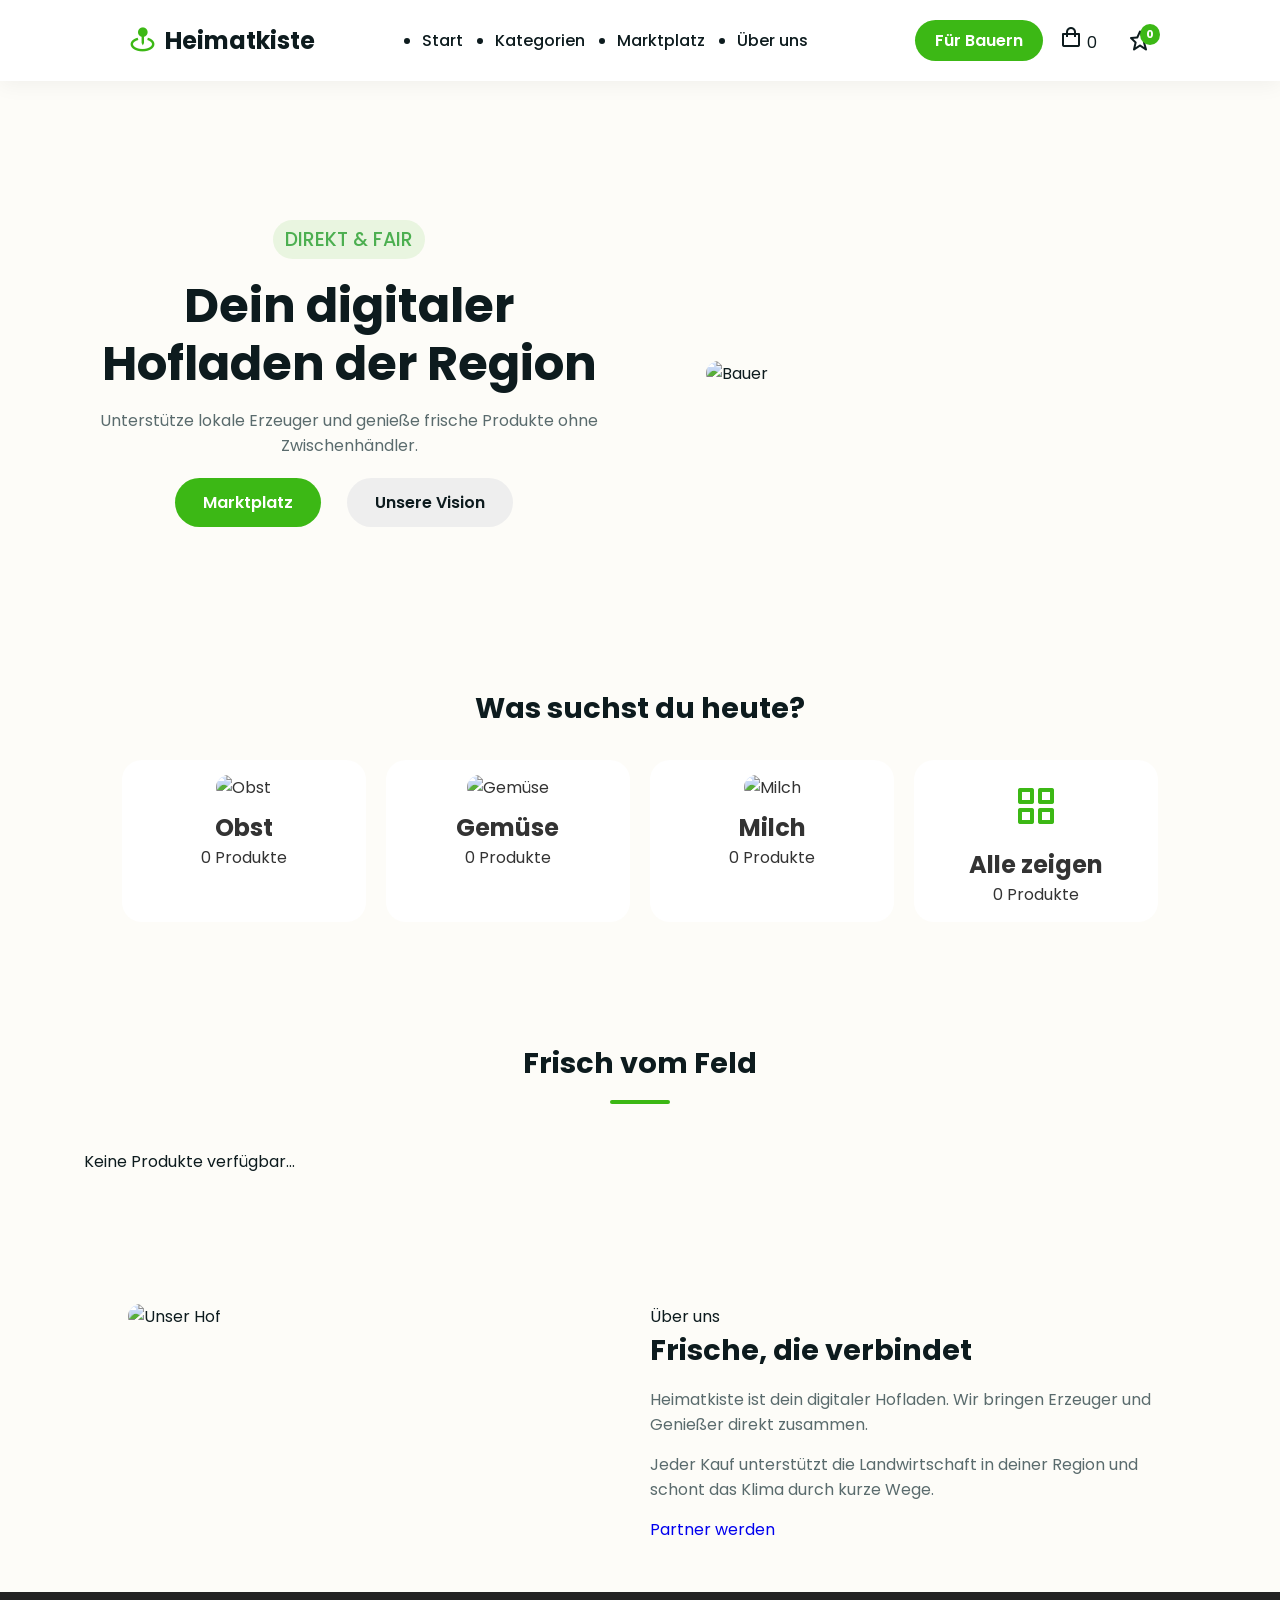
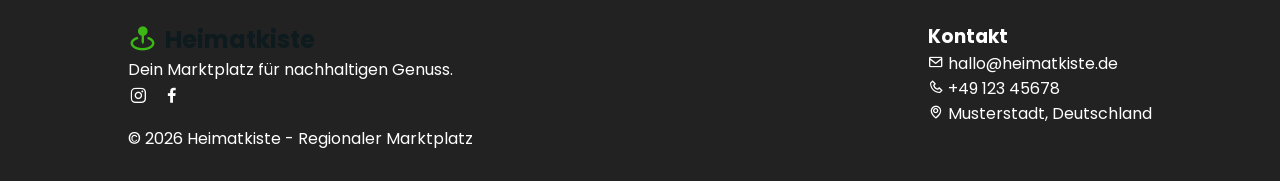
==== test.html @ ebd76471 "Add files via upload" ====
<!DOCTYPE html>
<html lang="de">
<head>
    <meta charset="UTF-8">
    <meta name="viewport" content="width=device-width, initial-scale=1.0">
    <title>Heimatkiste | Regionaler Marktplatz</title>
    <link rel="stylesheet" href="https://fonts.googleapis.com/css2?family=Poppins:wght@300;400;500;600;700&display=swap">
    <link rel="stylesheet" href="https://cdn.jsdelivr.net/npm/boxicons@latest/css/boxicons.min.css">
    <link rel="stylesheet" href="https://unpkg.com/swiper/swiper-bundle.min.css">
    <link rel="stylesheet" href="style.css">
</head>
<body>

<header>
    <a href="index.html" class="logo"><i class='bx bxs-map-pin'></i>Heimatkiste</a>
    <ul class="navbar">
        <li><a href="#home">Start</a></li>
        <li><a href="#categories">Kategorien</a></li>
        <li><a href="#produkte">Marktplatz</a></li>
        <li><a href="#about">Über uns</a></li>
    </ul>
    <div class="header-icons">
        <a href="farmer.html" class="btn-farmer">Für Bauern</a>
        <div class="cart-icon" id="cart-btn">
            <i class='bx bx-shopping-bag'></i>
            <span id="cart-count">0</span>
        </div>
        <div class="favorites-icon" id="favorites-btn">
            <i class='bx bx-star'></i>
            <span id="favorites-count">0</span>
        </div>
        <i class='bx bx-menu' id="menu-icon"></i>
    </div>
</header>

<section class="home swiper" id="home">
    <div class="swiper-wrapper">
        <div class="swiper-slide container">
            <div class="home-text">
                <span>Direkt & Fair</span>
                <h1>Dein digitaler <br>Hofladen der Region</h1>
                <p>Unterstütze lokale Erzeuger und genieße frische Produkte ohne Zwischenhändler.</p>
                <div class="home-btns">
                    <a href="#produkte" class="btn">Marktplatz</a>
                    <a href="#about" class="btn-alt">Unsere Vision</a>
                </div>
            </div>
            <div class="home-img">
                <img src="https://images.unsplash.com/photo-1595113316349-9fa4ee24f884?auto=format&fit=crop&w=800&q=80" alt="Bauer">
            </div>
        </div>
    </div>
    <div class="swiper-pagination"></div>
</section>

<section class="categories" id="categories">
    <div class="heading"><h1>Was suchst du heute?</h1></div>
    <div class="categories-container">
        <div class="box" onclick="renderProducts('Obst')">
            <img src="https://images.unsplash.com/photo-1610832958506-aa56368176cf?w=400" alt="Obst">
            <h2>Obst</h2>
            <span class="count" id="count-Obst">0 Produkte</span>
        </div>
        <div class="box" onclick="renderProducts('Gemüse')">
            <img src="https://images.unsplash.com/photo-1597362868423-3b1ad00dc9bb?w=400" alt="Gemüse">
            <h2>Gemüse</h2>
            <span class="count" id="count-Gemüse">0 Produkte</span>
        </div>
        <div class="box" onclick="renderProducts('Milchprodukte')">
            <img src="https://images.unsplash.com/photo-1528750955925-53f58e2c31a9?w=400" alt="Milch">
            <h2>Milch</h2>
            <span class="count" id="count-Milchprodukte">0 Produkte</span>
        </div>
        <div class="box" onclick="renderProducts('Alle')">
            <div style="font-size: 3rem; color: #3cb815; text-align: center;"><i class='bx bx-grid-alt'></i></div>
            <h2>Alle zeigen</h2>
            <span class="count" id="count-Alle">0 Produkte</span>
        </div>
    </div>
</section>  
<!-- PRODUKTE -->
<section class="produkte" id="produkte">
    <div class="heading">
        <h1>Frisch vom Feld</h1>
    </div>
    <div id="products-grid" class="produkte-container">
        <p class="empty-msg">Keine Produkte verfügbar...</p>
    </div>
</section>
<section class="about" id="about">
    <div class="about-container">
        <div class="about-img">
            <img src="https://images.unsplash.com/photo-1500651230702-0e2d8a49d4ad?w=800" alt="Unser Hof">
        </div>
        <div class="about-text">
            <span>Über uns</span>
            <h2>Frische, die verbindet</h2>
            <p>Heimatkiste ist dein digitaler Hofladen. Wir bringen Erzeuger und Genießer direkt zusammen.</p>
            <p>Jeder Kauf unterstützt die Landwirtschaft in deiner Region und schont das Klima durch kurze Wege.</p>
            <a href="farmer.html" class="btn">Partner werden</a>
        </div>
    </div>
</section>

<footer>
    <div class="footer-container">
        <div class="footer-box">
            <a href="#" class="logo"><i class='bx bxs-map-pin'></i>Heimatkiste</a>
            <p>Dein Marktplatz für nachhaltigen Genuss.</p>
            <div class="social">
                <a href="#"><i class='bx bxl-instagram'></i></a>
                <a href="#"><i class='bx bxl-facebook'></i></a>
            </div>
        </div>
        <div class="footer-box">
            <h3>Kontakt</h3>
            <p><i class='bx bx-envelope'></i> hallo@heimatkiste.de</p>
            <p><i class='bx bx-phone'></i> +49 123 45678</p>
            <p><i class='bx bx-map'></i> Musterstadt, Deutschland</p>
        </div>
    </div>
    <div class="copyright"><p>&#169; 2026 Heimatkiste - Regionaler Marktplatz</p></div>
</footer>

<div class="cart-sidebar" id="cart-sidebar">
    <div class="cart-header"><h2>Deine Kiste</h2><i class='bx bx-x' id="close-cart"></i></div>
    <div class="cart-content" id="cart-items-container"></div>
    <div class="cart-footer">
        <div class="total"><span>Gesamt:</span><span id="cart-total">0,00€</span></div>
        <button class="checkout-btn">Zur Kasse</button>
    </div>
</div>
<div class="cart-overlay" id="cart-overlay"></div>

<div class="favorites-sidebar" id="favorites-sidebar">
    <div class="header"><h2>Favoriten</h2><i class='bx bx-x' id="close-favorites"></i></div>
    <div class="content" id="favorites-items-container"></div>
</div>
<div class="favorites-overlay" id="favorites-overlay"></div>

<script src="https://unpkg.com/swiper/swiper-bundle.min.js"></script>
<script src="main.js"></script>
<script src="products.js"></script>
</body>
</html>
---- style.css ----
@import url('https://fonts.googleapis.com/css2?family=Poppins:wght@300;400;500;600;700;800&display=swap');

:root {
    --green: #3cb815;
    --orange: #f2994a;
    --text-dark: #0d1b1e;
    --text-light: #5a6b6d;
    --bg-color: #fdfcf8;
    --white: #ffffff;
}

* {
    margin: 0;
    padding: 0;
    box-sizing: border-box;
    font-family: 'Poppins', sans-serif;
    text-decoration: none; /* Unterstriche weg */
}

body {
    background: var(--bg-color);
    color: var(--text-dark);
    overflow-x: hidden;
}

/* --- HEADER --- */
header {
    position: fixed;
    top: 0;
    left: 0;
    width: 100%;
    display: flex;
    justify-content: space-between;
    align-items: center;
    padding: 20px 10%;
    background: rgba(255, 255, 255, 0.95);
    backdrop-filter: blur(10px);
    z-index: 1000;
    box-shadow: 0 4px 20px rgba(0,0,0,0.05);
}

.logo {
    display: flex;
    align-items: center;
    font-size: 1.5rem;
    font-weight: 700;
    color: var(--text-dark);
}
.logo i {
    color: var(--green);
    font-size: 1.8rem;
    margin-right: 8px;
}

.navbar {
    display: flex;
    gap: 2rem;
}
.navbar a {
    color: var(--text-dark);
    font-weight: 500;
}
.navbar a:hover { color: var(--green); }

.header-icons {
    display: flex;
    align-items: center;
    gap: 1rem;
}
.header-icons .btn-farmer {
    background: var(--green);
    color: var(--white);
    padding: 8px 20px;
    border-radius: 50px;
    font-weight: 600;
}
.header-icons .btn-farmer:hover { background: var(--orange); }
.profile i, #menu-icon, #cart-btn i { font-size: 24px; cursor: pointer; }
#menu-icon { display: none; }

/* --- HERO --- */
.home {
    padding-top: 120px;
}

.home .container {
    display: flex;
    align-items: center;
    justify-content: center;
    gap: 3rem;
    flex-wrap: wrap;
    padding: 0 5%;
}

.home-text {
    flex: 1 1 450px;
    max-width: 550px;
}

.home-img {
    flex: 1 1 450px;
    display: flex;
    justify-content: center;
}

.home-img img {
    max-width: 400px;
    width: 100%;
    border-radius: 20px;
}
.home-text span {
    display: inline-block;
    background: rgba(60,184,21,0.1);
    color: var(--green);
    padding: 5px 12px;
    border-radius: 50px;
    font-size: 0.85rem;
    font-weight: 600;
    text-transform: uppercase;
    margin-bottom: 10px;
}
.home-text h1 { font-size: clamp(2rem,5vw,3rem); margin: 15px 0; line-height: 1.2; }
.home-text p { color: var(--text-light); font-size: 1rem; margin-bottom: 20px; }
.home-btns a {
    display: inline-block;
    padding: 12px 28px;
    border-radius: 50px;
    font-weight: 600;
    margin-right: 10px;
}
.home-btns .btn { background: var(--green); color: var(--white); }
.home-btns .btn:hover { background: var(--orange); }
.home-btns .btn-alt { background: #eee; color: var(--text-dark); }
.home-btns .btn-alt:hover { background: #ddd; }
.home-img { flex: 1; display: flex; justify-content: center; }
.home-img img { width: 100%; max-width: 450px; border-radius: 20px; object-fit: cover; }

/* --- FEATURES --- */
.features {
    display: flex;
    justify-content: space-around;
    text-align: center;
    padding: 50px 10%;
    flex-wrap: wrap;
    gap: 20px;
}
.feature-box {
    flex: 1;
    min-width: 220px;
    background: var(--white);
    padding: 20px;
    border-radius: 15px;
    box-shadow: 0 4px 10px rgba(0,0,0,0.05);
}
.feature-box i { font-size: 40px; color: var(--green); margin-bottom: 10px; }

/* --- CATEGORIES --- */
.categories { padding: 50px 10%; }
.categories .heading { text-align: center; margin-bottom: 25px; }
.categories .heading h1 { font-size: 1.8rem; font-weight: 700; }
/* KATEGORIEN */
.categories {
    padding: 60px 5%;
}

.categories-container {
    display: grid;
    grid-template-columns: repeat(auto-fill, minmax(180px, 1fr));
    gap: 20px;
}

.categories-container .box {
    background: #fff;
    border-radius: 18px;
    padding: 15px;
    text-align: center;
    transition: 0.3s ease;
}

.categories-container .box:hover {
    transform: translateY(-5px);
    box-shadow: 0 10px 25px rgba(0,0,0,0.08);
}

.categories-container img {
    width: 100%;
    height: 150px;
    object-fit: cover;
    border-radius: 12px;
}
/* --- PRODUKTE --- */
.produkte { padding: 50px 10%; }
.produkte .heading { text-align: center; margin-bottom: 25px; position: relative; }
.produkte .heading h1 { font-size: 1.8rem; font-weight: 700; }
.produkte .heading span { color: var(--green); }
.produkte .heading::after {
    content: "";
    display: block;
    width: 60px;
    height: 4px;
    background: var(--green);
    margin: 8px auto 0 auto;
    border-radius: 2px;
}
/* PRODUKTE */
.produkte {
    padding: 60px 5%;
}

.produkte-container {
    display: grid;
    grid-template-columns: repeat(auto-fill, minmax(250px, 1fr));
    gap: 25px;
}

.product-card {
    background: #fff;
    border-radius: 18px;
    box-shadow: 0 8px 20px rgba(0,0,0,0.05);
    overflow: hidden;
    transition: 0.3s ease;
}

.product-card:hover {
    transform: translateY(-6px);
}

.product-card img {
    width: 100%;
    height: 200px;
    object-fit: cover;
}

.product-info {
    padding: 15px;
}

.price-row {
    display: flex;
    justify-content: space-between;
    align-items: center;
    margin-top: 12px;
}

.box-icons { display: flex; justify-content: center; gap: 15px; padding: 10px 0; }
.box-icons i { cursor: pointer; font-size: 22px; color: var(--green); }
.box-icons i:hover { color: var(--orange); }

/* --- ABOUT --- */
.about-container { display: flex; flex-wrap: wrap; justify-content: space-between; padding: 50px 10%; gap: 20px; }
.about-img, .about-text { flex: 1 1 400px; }
.about-img img { width: 100%; border-radius: 20px; object-fit: cover; }
.about-text h2 { font-size: 1.8rem; margin-bottom: 15px; }
.about-text p { margin-bottom: 15px; color: var(--text-light); }

/* --- FARMER JOIN --- */
.farmer-join { background: #f5f5f5; padding: 50px 10%; text-align: center; }
.join-form { display: flex; flex-wrap: wrap; justify-content: center; gap: 10px; margin-top: 20px; }
.join-form input { padding: 12px; border-radius: 50px; border: 1px solid #ddd; min-width: 200px; }
.join-form button { padding: 12px 30px; border-radius: 50px; background: var(--green); color: #fff; font-weight: 600; border: none; cursor: pointer; }
.join-form button:hover { background: var(--orange); }

/* --- FOOTER --- */
footer { background: #222; color: #fff; padding: 30px 10%; }
footer a { color: #fff; }
footer .social a { margin-right: 10px; font-size: 20px; }
footer .footer-container { display: flex; flex-wrap: wrap; justify-content: space-between; gap: 20px; }

/* --- WARENKORB SIDEBAR --- */
.cart-sidebar {
    position: fixed;
    right: -100%;
    top: 0;
    width: 300px;
    max-width: 90%;
    height: 100%;
    background: var(--white);
    box-shadow: -4px 0 20px rgba(0,0,0,0.1);
    transition: 0.4s;
    z-index: 2000;
    display: flex;
    flex-direction: column;
}
.cart-sidebar.active { right: 0; }
.cart-header { display: flex; justify-content: space-between; align-items: center; padding: 20px; border-bottom: 1px solid #eee; }
.cart-header h2 { font-weight: 800; font-size: 1.2rem; }
.cart-content { flex: 1; padding: 20px; overflow-y: auto; }
.cart-item { display: flex; justify-content: space-between; margin-bottom: 10px; }
.cart-footer { padding: 20px; border-top: 1px solid #eee; }
.cart-footer button { width: 100%; padding: 12px; border-radius: 50px; background: var(--green); color: #fff; font-weight: 600; border: none; cursor: pointer; }
.cart-footer button:hover { background: var(--orange); }

.cart-overlay {
    position: fixed;
    top: 0; left: 0; width: 100%; height: 100%;
    background: rgba(0,0,0,0.3);
    opacity: 0;
    visibility: hidden;
    transition: 0.4s;
    z-index: 1500;
}
.cart-overlay.active { opacity: 1; visibility: visible; }

/* --- RESPONSIVE --- */
@media (max-width: 1200px) { .produkte-container { grid-template-columns: repeat(4,1fr); } }
@media (max-width: 992px) { .produkte-container { grid-template-columns: repeat(3,1fr); } .categories-container { grid-template-columns: repeat(3,1fr); } }
@media (max-width: 768px) {
    #menu-icon { display: block; }
    .navbar { position: absolute; top: -1000%; left: 0; width: 100%; background: var(--white); flex-direction: column; padding: 40px; text-align: center; transition: 0.5s; }
    .navbar.active { top: 100%; }
    .home .container { flex-direction: column; text-align: center; padding-top: 140px; }
    .produkte-container { grid-template-columns: repeat(2,1fr); }
    .categories-container { grid-template-columns: repeat(2,1fr); }
}
@media (max-width: 480px) {
    .produkte-container, .categories-container { grid-template-columns: 1fr; }
}
@media (max-width: 768px) {
    .home .container {
        flex-direction: column;
        text-align: center;
        padding-top: 80px;
    }

    .home-text {
        margin-bottom: 30px;
    }

    .home-img img {
        max-width: 300px;
    }
}
/* --- HERO CONTAINER --- */
.home .container {
    display: flex;
    flex-wrap: wrap;
    align-items: center;
    justify-content: center; /* Zentriert die beiden Blöcke horizontal */
    gap: 2rem;              /* Abstand zwischen Text und Bild */
    padding: 100px 5%;
}

/* --- HERO TEXT --- */
.home-text {
    flex: 1 1 450px;        /* Flexibler Block, mindestens 450px */
    max-width: 550px;
    text-align: center;      /* Text zentrieren */
}

/* Optional: Buttons nebeneinander */
.home-btns {
    display: flex;
    justify-content: center;
    gap: 1rem;
    margin-top: 20px;
}

/* --- HERO BILD --- */
.home-img {
    flex: 1 1 450px;
    display: flex;
    justify-content: center; /* Bild zentriert im Block */
    max-width: 550px;
}

/* H1 und span etwas schöner */
.home-text span {
    font-weight: 500;
    color: #4CAF50;
    font-size: 1.2rem;
}

.home-text h1 {
    font-size: clamp(2rem, 5vw, 3rem);
    line-height: 1.2;
    margin: 0.5rem 0 1rem;
}
/* ------------------------------ */
/* KATEGORIEN-SECTION */
/* ------------------------------ */
.categories .heading {
    text-align: center;
    margin-bottom: 30px;
}

.categories-container {
    display: grid;
    grid-template-columns: repeat(auto-fit, minmax(180px, 1fr));
    gap: 20px;
    padding: 0 5%;
}

.categories-container .box {
    background: var(--white);
    border-radius: 20px;
    overflow: hidden;
    text-align: center;
    padding: 15px;
    transition: transform 0.3s ease, box-shadow 0.3s ease;
    cursor: pointer;
}

.categories-container .box img {
    width: 100%;
    height: 150px;
    object-fit: cover;
    border-radius: 15px;
    margin-bottom: 10px;
}

.categories-container .box:hover {
    transform: translateY(-5px);
    box-shadow: 0 10px 25px rgba(0, 0, 0, 0.1);
}

/* ------------------------------ */
/* PRODUKTE-SECTION */
/* ------------------------------ */
.produkte .heading {
    text-align: center;
    margin-bottom: 25px;
    position: relative;
}

.produkte .heading h1 {
    font-size: 1.8rem;
    font-weight: 700;
    margin-bottom: 15px;
}

.produkte .heading span {
    color: var(--green);
}

/* kleine Linie unter der Überschrift */
.produkte .heading::after {
    content: "";
    display: block;
    width: 60px;
    height: 4px;
    background: var(--green);
    margin: 0 auto;
    border-radius: 2px;
}

.produkte-container {
    display: grid;
    grid-template-columns: repeat(auto-fit, minmax(200px, 1fr));
    gap: 20px;
    padding: 0 5%;
}

.produkte-container .box {
    background: var(--white);
    border-radius: 20px;
    overflow: hidden;
    text-align: center;
    padding: 15px;
    transition: transform 0.3s ease, box-shadow 0.3s ease;
    cursor: pointer;
    position: relative;
}

.produkte-container .box img {
    width: 100%;
    height: 180px;
    object-fit: cover;
    border-radius: 15px;
    margin-bottom: 10px;
}

.produkte-container .box:hover {
    transform: translateY(-5px);
    box-shadow: 0 10px 25px rgba(0, 0, 0, 0.15);
}

/* Farmer-Tag */
.farmer-tag {
    position: absolute;
    top: 15px;
    left: 15px;
    background: var(--green);
    color: #fff;
    padding: 5px 10px;
    border-radius: 12px;
    font-size: 0.75rem;
    font-weight: 600;
}

/* Box-Icons */
.box-icons {
    margin-top: 10px;
    display: flex;
    justify-content: center;
    gap: 15px;
    font-size: 1.2rem;
    color: var(--dark-green);
}

.box-icons i:hover {
    color: var(--green);
    transform: scale(1.2);
    transition: 0.3s ease;
}

/* ------------------------------ */
/* RESPONSIVE */
/* ------------------------------ */
@media (max-width: 968px) {
    .home .container {
        flex-direction: column-reverse;
        text-align: center;
        padding-top: 140px;
        gap: 2rem;
    }

    .home-text {
        text-align: center;
        margin: 0 auto;
    }

    .categories-container, .produkte-container {
        grid-template-columns: repeat(auto-fit, minmax(150px, 1fr));
    }
}

@media (max-width: 480px) {
    .home-text h1 {
        font-size: clamp(1.8rem, 6vw, 2.5rem);
    }

    .home-text p {
        font-size: 1rem;
    }

    .categories-container .box img,
    .produkte-container .box img {
        height: 140px;
    }
}
/* ------------------------------
   CART SIDEBAR & OVERLAY
------------------------------ */
.cart-sidebar {
    position: fixed;
    top: 0;
    right: -400px;
    width: 350px;
    height: 100%;
    background: #fff;
    box-shadow: -4px 0 15px rgba(0,0,0,0.1);
    z-index: 1000;
    display: flex;
    flex-direction: column;
    transition: right 0.3s ease;
    font-family: 'Poppins', sans-serif;
}

.cart-sidebar.active {
    right: 0;
}

.cart-overlay {
    position: fixed;
    top: 0;
    left: 0;
    width: 100%;
    height: 100%;
    background: rgba(0,0,0,0.4);
    opacity: 0;
    visibility: hidden;
    transition: all 0.3s ease;
    z-index: 900;
}

.cart-overlay.active {
    opacity: 1;
    visibility: visible;
}

/* ------------------------------
   ICONS IN PRODUKTBOXEN
------------------------------ */
.box-icons i {
    font-size: 1.3rem;
    margin-right: 10px;
    cursor: pointer;
    color: #333;
    transition: color 0.3s, transform 0.2s;
}

.box-icons i:hover {
    color: #27ae60; /* grün beim hover */
    transform: scale(1.2);
}
/* ------------------------------
   HEART PULS ANIMATION
------------------------------ */
@keyframes pulse {
    0%   { transform: scale(1); }
    50%  { transform: scale(1.3); }
    100% { transform: scale(1); }
}

.box-icons i.bx-heart.active {
    color: #e74c3c; /* Rot, wenn aktiviert */
    animation: pulse 0.3s ease;
}
/* Header Favoriten Icon */
.favorites-icon {
    position: relative;
    cursor: pointer;
    display: flex;
    align-items: center;
    gap: 4px;
}

.favorites-icon i {
    font-size: 1.5rem;
    color: var(--text-dark);
    transition: 0.3s ease;
}

.favorites-icon:hover i {
    color: var(--green);
}

.favorites-icon span {
    position: absolute;
    top: -8px;
    right: -10px;
    background: var(--green);
    color: #fff;
    font-size: 0.75rem;
    font-weight: 700;
    padding: 2px 6px;
    border-radius: 50%;
}
/* Animation für Produkte beim Hinzufügen */
@keyframes flyToCart {
    0% {
        transform: scale(1) translateY(0) rotate(0deg);
        opacity: 1;
    }
    50% {
        transform: scale(1.2) translateY(-20px) rotate(15deg);
        opacity: 0.8;
    }
    100% {
        transform: scale(0.5) translateY(-50px) rotate(30deg);
        opacity: 0;
    }
}

.cart-item-fly {
    position: absolute;
    z-index: 9999;
    pointer-events: none;
    animation: flyToCart 0.7s forwards;
}
/* FAVORITEN ICON */
.favorites-icon {
    position: relative;
    margin-left: 15px;
    cursor: pointer;
}

.favorites-icon span {
    position: absolute;
    top: -5px;
    right: -8px;
    background: var(--green);
    color: #fff;
    font-size: 0.7rem;
    padding: 2px 6px;
    border-radius: 50%;
}

/* FAVORITEN SIDEBAR */
.favorites-sidebar {
    position: fixed;
    top: 0;
    right: -400px; /* außerhalb */
    width: 350px;
    height: 100%;
    background: #fff;
    box-shadow: -5px 0 20px rgba(0,0,0,0.2);
    transition: right 0.3s ease;
    z-index: 1000;
    display: flex;
    flex-direction: column;
}

.favorites-sidebar.active {
    right: 0;
}

.favorites-sidebar .header {
    display: flex;
    justify-content: space-between;
    align-items: center;
    padding: 15px;
    border-bottom: 1px solid #ddd;
}

.favorites-sidebar .content {
    flex: 1;
    overflow-y: auto;
    padding: 15px;
}

.favorites-sidebar .footer {
    padding: 15px;
    border-top: 1px solid #ddd;
}
.produkte-container {
    display: grid;
    grid-template-columns: repeat(auto-fit, minmax(250px, 1fr));
    gap: 1.5rem;
    padding: 2rem;
}

.box {
    transition: transform 0.3s ease;
    border-radius: 15px;
    overflow: hidden;
}

.box:hover {
    transform: translateY(-5px);
    box-shadow: 0 10px 20px rgba(0,0,0,0.1);
}
.produkte-container {
    display: grid;
    grid-template-columns: repeat(auto-fill, minmax(250px, 1fr));
    gap: 20px;
    padding: 20px;
}

.product-card {
    background: #fff;
    border-radius: 15px;
    box-shadow: 0 5px 15px rgba(0,0,0,0.05);
    overflow: hidden;
    transition: 0.3s;
}

.product-card:hover {
    transform: translateY(-5px);
}

.product-info {
    padding: 15px;
}

.category-tag {
    font-size: 0.7rem;
    background: #e8f5e9;
    color: #2e7d32;
    padding: 4px 8px;
    border-radius: 20px;
}

.price-row {
    display: flex;
    justify-content: space-between;
    align-items: center;
    margin-top: 10px;
}

.price {
    font-weight: 700;
    font-size: 1.2rem;
    color: #333;
}
/* FARMER INVENTORY LIST */
#farmer-inventory {
    margin-top: 40px;
    padding: 20px;
    background: #fff;
    border-radius: 15px;
    box-shadow: 0 5px 15px rgba(0,0,0,0.05);
}

#farmer-inventory h3 {
    font-size: 1.5rem;
    color: var(--text-dark);
    margin-bottom: 20px;
    border-bottom: 2px solid var(--green);
    display: inline-block;
    padding-bottom: 5px;
}

.farmer-item {
    transition: transform 0.3s ease, box-shadow 0.3s ease;
}

.farmer-item:hover {
    transform: translateY(-3px);
    box-shadow: 0 8px 20px rgba(0,0,0,0.1) !important;
}

.farmer-item button {
    display: flex;
    align-items: center;
    gap: 8px;
    font-family: 'Poppins', sans-serif;
    font-weight: 500;
    transition: background 0.3s ease;
}

.farmer-item button:hover {
    background: #e60000 !important; /* Etwas dunkleres Rot beim Drüberfahren */
}

.farmer-item img {
    border: 2px solid #eee;
}

/* Responsive Anpassung für kleine Bildschirme */
@media (max-width: 450px) {
    .farmer-item {
        flex-direction: column;
        align-items: flex-start !important;
        gap: 15px;
    }
    
    .farmer-item button {
        width: 100%;
        justify-content: center;
    }
}
#img-preview {
    width: 150px;
    height: 150px;
    object-fit: cover;
    border-radius: 10px;
    border: 2px dashed #3cb815;
    margin: 10px 0;
    display: none; /* Wird erst durch JS eingeblendet */
}
.product-desc {
    font-size: 0.9rem;
    color: #555;
    margin: 5px 0 10px;
    min-height: 40px; /* verhindert, dass Boxen unterschiedlich hoch sind */
}
/* Alle Links innerhalb der Produkt-Box */
.box {
    color: #333;           /* Haupttextfarbe */
    text-decoration: none; /* Unterstrich entfernen */
}

/* Optional: Hover-Effekt */
.box:hover {
    color: #2e7d32;        /* z.B. Primärgrün bei Hover */
    text-decoration: none;
}
.product-detail-container {
    max-width: 900px;
    margin: 50px auto;
    padding: 20px;
}

.product-detail {
    display: flex;
    gap: 40px;
    flex-wrap: wrap;
    background: #fff;
    padding: 30px;
    border-radius: 20px;
    box-shadow: 0 10px 30px rgba(0,0,0,0.08);
}

.product-detail img {
    max-width: 400px;
    width: 100%;
    border-radius: 20px;
}

.product-info {
    flex: 1;
}

.product-info h1 {
    margin-top: 0;
    font-size: 2rem;
    color: #2e7d32;
}

.product-info .farmer-tag {
    margin: 10px 0;
    font-weight: 600;
    color: #555;
}

.product-info .product-desc {
    font-size: 1rem;
    margin: 20px 0;
}

.product-info .preis {
    font-size: 1.5rem;
    font-weight: 700;
    color: #3cb815;
    margin-bottom: 20px;
}

.product-info button {
    background: #2e7d32;
    color: #fff;
    border: none;
    padding: 15px 25px;
    border-radius: 12px;
    margin-right: 15px;
    cursor: pointer;
    font-weight: 600;
    transition: 0.3s;
}

.product-info button:hover {
    background: #1b5e20;
    transform: translateY(-2px);
}
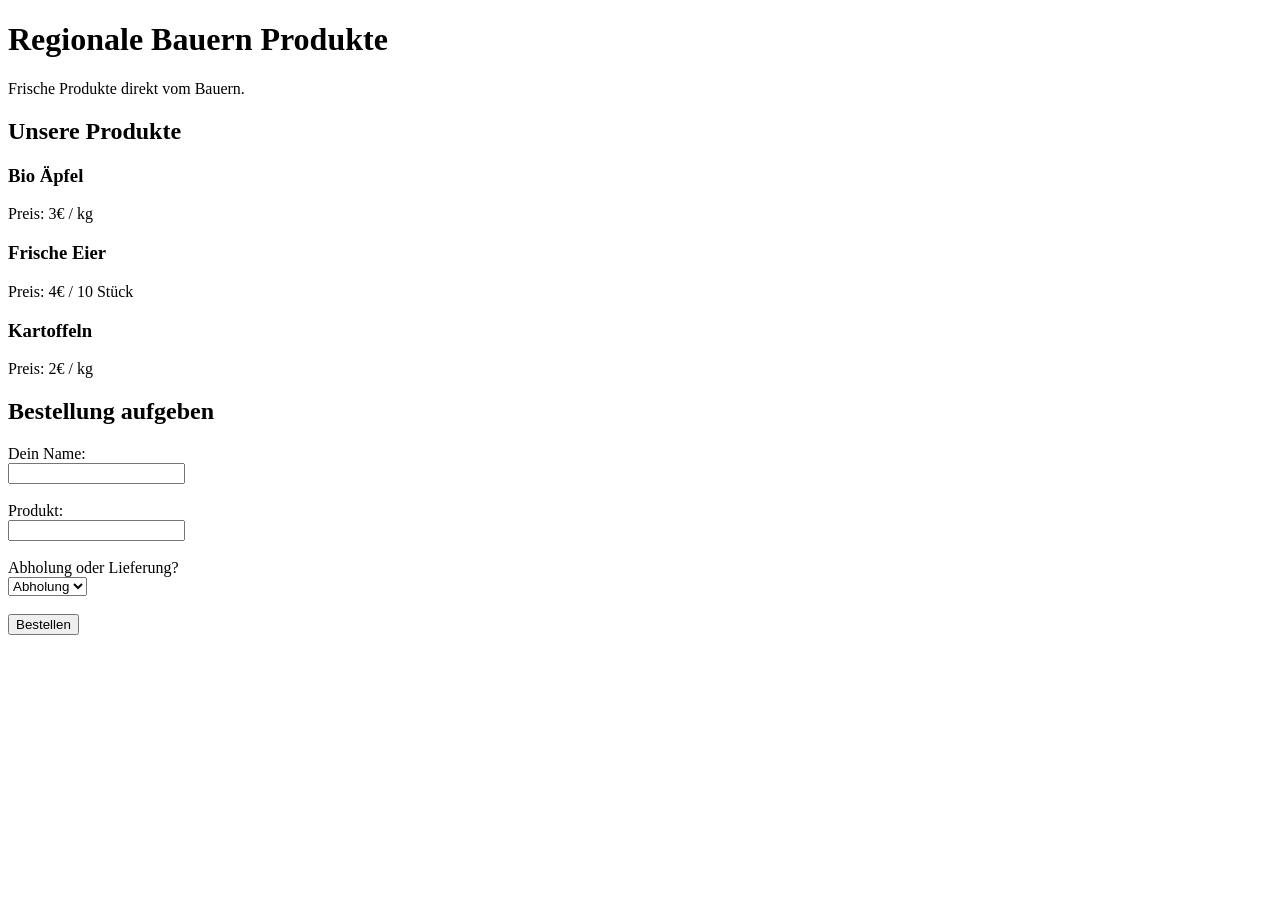
==== commit 234448dd: "Revise title and add product details to test.html Updated the title and added product information se" ====
--- a/test.html
+++ b/test.html
@@ -1,145 +1,45 @@
 <!DOCTYPE html>
-<html lang="de">
+<html>
 <head>
-    <meta charset="UTF-8">
-    <meta name="viewport" content="width=device-width, initial-scale=1.0">
-    <title>Heimatkiste | Regionaler Marktplatz</title>
-    <link rel="stylesheet" href="https://fonts.googleapis.com/css2?family=Poppins:wght@300;400;500;600;700&display=swap">
-    <link rel="stylesheet" href="https://cdn.jsdelivr.net/npm/boxicons@latest/css/boxicons.min.css">
-    <link rel="stylesheet" href="https://unpkg.com/swiper/swiper-bundle.min.css">
-    <link rel="stylesheet" href="style.css">
+    <title>Bauern Plattform</title>
 </head>
 <body>
 
-<header>
-    <a href="index.html" class="logo"><i class='bx bxs-map-pin'></i>Heimatkiste</a>
-    <ul class="navbar">
-        <li><a href="#home">Start</a></li>
-        <li><a href="#categories">Kategorien</a></li>
-        <li><a href="#produkte">Marktplatz</a></li>
-        <li><a href="#about">Über uns</a></li>
-    </ul>
-    <div class="header-icons">
-        <a href="farmer.html" class="btn-farmer">Für Bauern</a>
-        <div class="cart-icon" id="cart-btn">
-            <i class='bx bx-shopping-bag'></i>
-            <span id="cart-count">0</span>
-        </div>
-        <div class="favorites-icon" id="favorites-btn">
-            <i class='bx bx-star'></i>
-            <span id="favorites-count">0</span>
-        </div>
-        <i class='bx bx-menu' id="menu-icon"></i>
-    </div>
-</header>
+    <h1>Regionale Bauern Produkte</h1>
+    <p>Frische Produkte direkt vom Bauern.</p>
 
-<section class="home swiper" id="home">
-    <div class="swiper-wrapper">
-        <div class="swiper-slide container">
-            <div class="home-text">
-                <span>Direkt & Fair</span>
-                <h1>Dein digitaler <br>Hofladen der Region</h1>
-                <p>Unterstütze lokale Erzeuger und genieße frische Produkte ohne Zwischenhändler.</p>
-                <div class="home-btns">
-                    <a href="#produkte" class="btn">Marktplatz</a>
-                    <a href="#about" class="btn-alt">Unsere Vision</a>
-                </div>
-            </div>
-            <div class="home-img">
-                <img src="https://images.unsplash.com/photo-1595113316349-9fa4ee24f884?auto=format&fit=crop&w=800&q=80" alt="Bauer">
-            </div>
-        </div>
-    </div>
-    <div class="swiper-pagination"></div>
-</section>
+</body>
+</html>
+<h2>Unsere Produkte</h2>
 
-<section class="categories" id="categories">
-    <div class="heading"><h1>Was suchst du heute?</h1></div>
-    <div class="categories-container">
-        <div class="box" onclick="renderProducts('Obst')">
-            <img src="https://images.unsplash.com/photo-1610832958506-aa56368176cf?w=400" alt="Obst">
-            <h2>Obst</h2>
-            <span class="count" id="count-Obst">0 Produkte</span>
-        </div>
-        <div class="box" onclick="renderProducts('Gemüse')">
-            <img src="https://images.unsplash.com/photo-1597362868423-3b1ad00dc9bb?w=400" alt="Gemüse">
-            <h2>Gemüse</h2>
-            <span class="count" id="count-Gemüse">0 Produkte</span>
-        </div>
-        <div class="box" onclick="renderProducts('Milchprodukte')">
-            <img src="https://images.unsplash.com/photo-1528750955925-53f58e2c31a9?w=400" alt="Milch">
-            <h2>Milch</h2>
-            <span class="count" id="count-Milchprodukte">0 Produkte</span>
-        </div>
-        <div class="box" onclick="renderProducts('Alle')">
-            <div style="font-size: 3rem; color: #3cb815; text-align: center;"><i class='bx bx-grid-alt'></i></div>
-            <h2>Alle zeigen</h2>
-            <span class="count" id="count-Alle">0 Produkte</span>
-        </div>
-    </div>
-</section>  
-<!-- PRODUKTE -->
-<section class="produkte" id="produkte">
-    <div class="heading">
-        <h1>Frisch vom Feld</h1>
-    </div>
-    <div id="products-grid" class="produkte-container">
-        <p class="empty-msg">Keine Produkte verfügbar...</p>
-    </div>
-</section>
-<section class="about" id="about">
-    <div class="about-container">
-        <div class="about-img">
-            <img src="https://images.unsplash.com/photo-1500651230702-0e2d8a49d4ad?w=800" alt="Unser Hof">
-        </div>
-        <div class="about-text">
-            <span>Über uns</span>
-            <h2>Frische, die verbindet</h2>
-            <p>Heimatkiste ist dein digitaler Hofladen. Wir bringen Erzeuger und Genießer direkt zusammen.</p>
-            <p>Jeder Kauf unterstützt die Landwirtschaft in deiner Region und schont das Klima durch kurze Wege.</p>
-            <a href="farmer.html" class="btn">Partner werden</a>
-        </div>
-    </div>
-</section>
+<div>
+    <h3>Bio Äpfel</h3>
+    <p>Preis: 3€ / kg</p>
+</div>
 
-<footer>
-    <div class="footer-container">
-        <div class="footer-box">
-            <a href="#" class="logo"><i class='bx bxs-map-pin'></i>Heimatkiste</a>
-            <p>Dein Marktplatz für nachhaltigen Genuss.</p>
-            <div class="social">
-                <a href="#"><i class='bx bxl-instagram'></i></a>
-                <a href="#"><i class='bx bxl-facebook'></i></a>
-            </div>
-        </div>
-        <div class="footer-box">
-            <h3>Kontakt</h3>
-            <p><i class='bx bx-envelope'></i> hallo@heimatkiste.de</p>
-            <p><i class='bx bx-phone'></i> +49 123 45678</p>
-            <p><i class='bx bx-map'></i> Musterstadt, Deutschland</p>
-        </div>
-    </div>
-    <div class="copyright"><p>&#169; 2026 Heimatkiste - Regionaler Marktplatz</p></div>
-</footer>
+<div>
+    <h3>Frische Eier</h3>
+    <p>Preis: 4€ / 10 Stück</p>
+</div>
 
-<div class="cart-sidebar" id="cart-sidebar">
-    <div class="cart-header"><h2>Deine Kiste</h2><i class='bx bx-x' id="close-cart"></i></div>
-    <div class="cart-content" id="cart-items-container"></div>
-    <div class="cart-footer">
-        <div class="total"><span>Gesamt:</span><span id="cart-total">0,00€</span></div>
-        <button class="checkout-btn">Zur Kasse</button>
-    </div>
+<div>
+    <h3>Kartoffeln</h3>
+    <p>Preis: 2€ / kg</p>
 </div>
-<div class="cart-overlay" id="cart-overlay"></div>
+<h2>Bestellung aufgeben</h2>
 
-<div class="favorites-sidebar" id="favorites-sidebar">
-    <div class="header"><h2>Favoriten</h2><i class='bx bx-x' id="close-favorites"></i></div>
-    <div class="content" id="favorites-items-container"></div>
-</div>
-<div class="favorites-overlay" id="favorites-overlay"></div>
+<form>
+    <label>Dein Name:</label><br>
+    <input type="text"><br><br>
 
-<script src="https://unpkg.com/swiper/swiper-bundle.min.js"></script>
-<script src="main.js"></script>
-<script src="products.js"></script>
-</body>
-</html>+    <label>Produkt:</label><br>
+    <input type="text"><br><br>
+
+    <label>Abholung oder Lieferung?</label><br>
+    <select>
+        <option>Abholung</option>
+        <option>Lieferung</option>
+    </select><br><br>
+
+    <button type="submit">Bestellen</button>
+</form>
